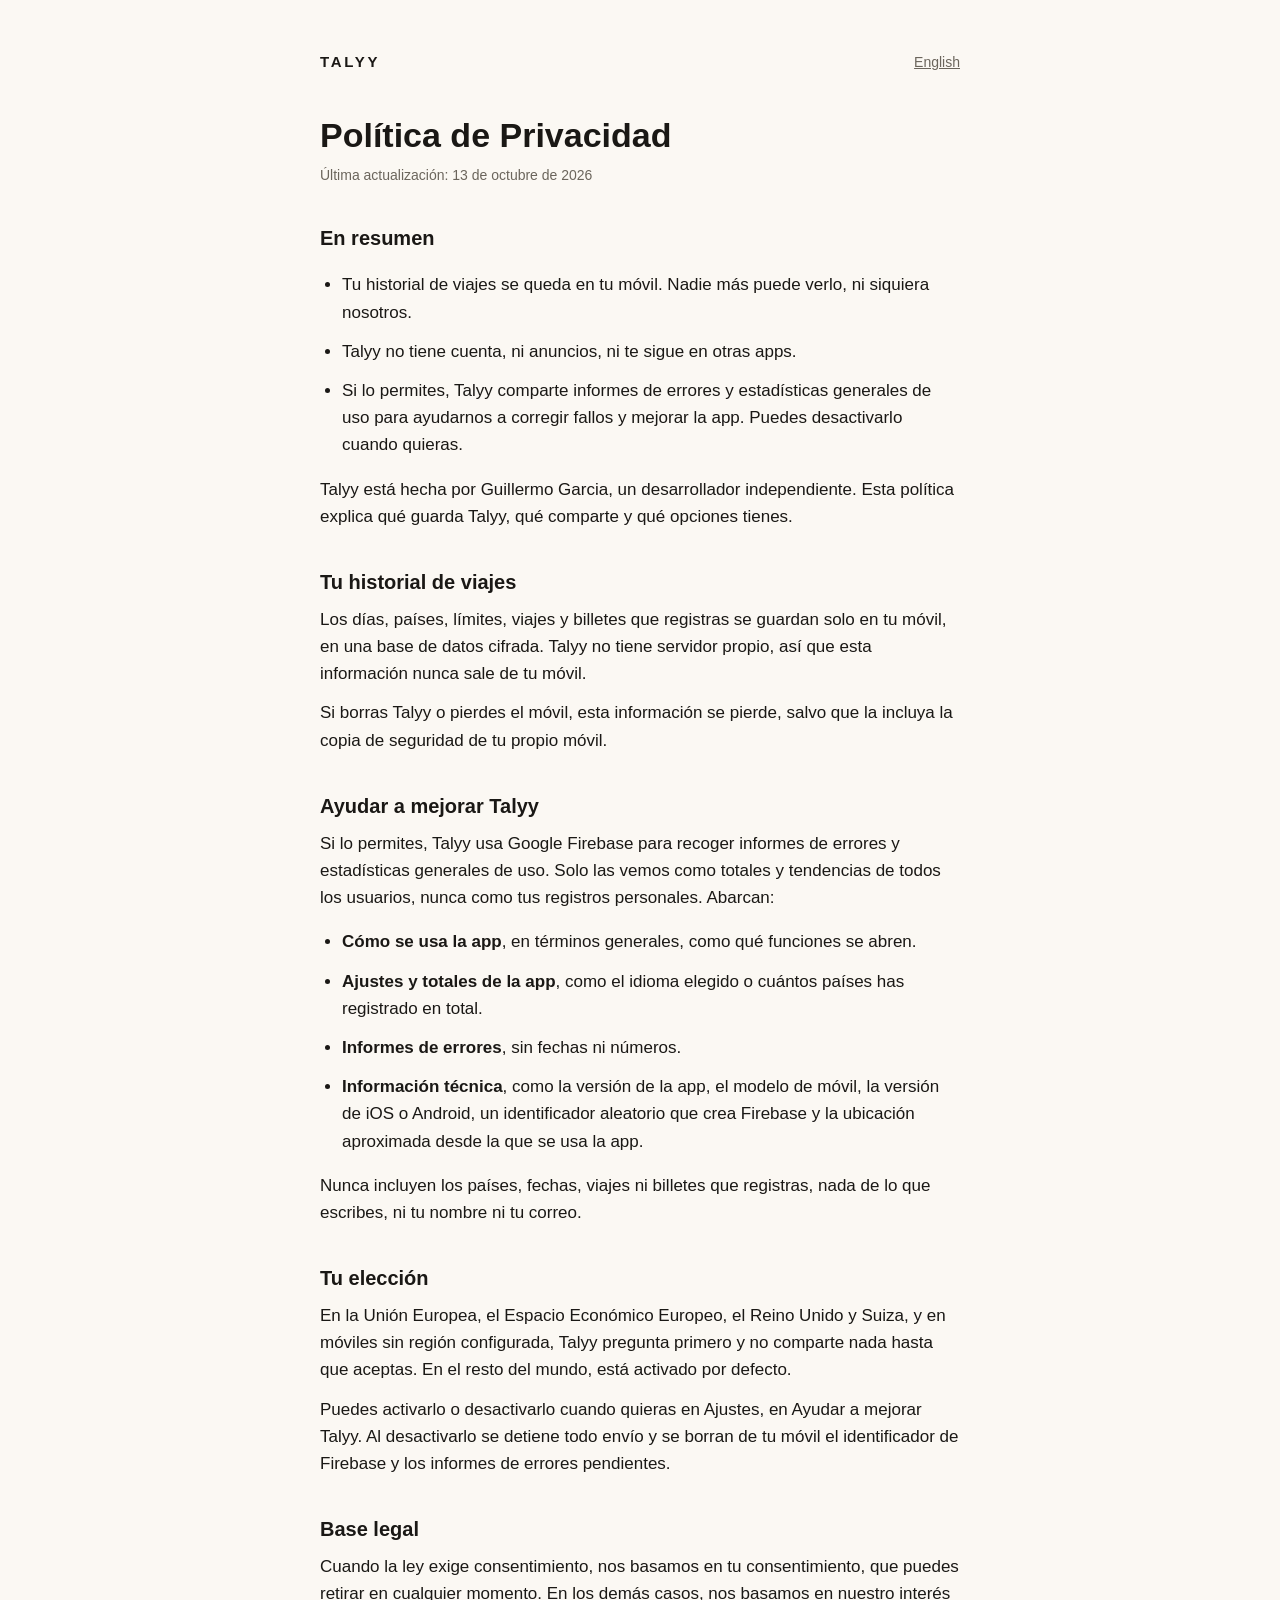
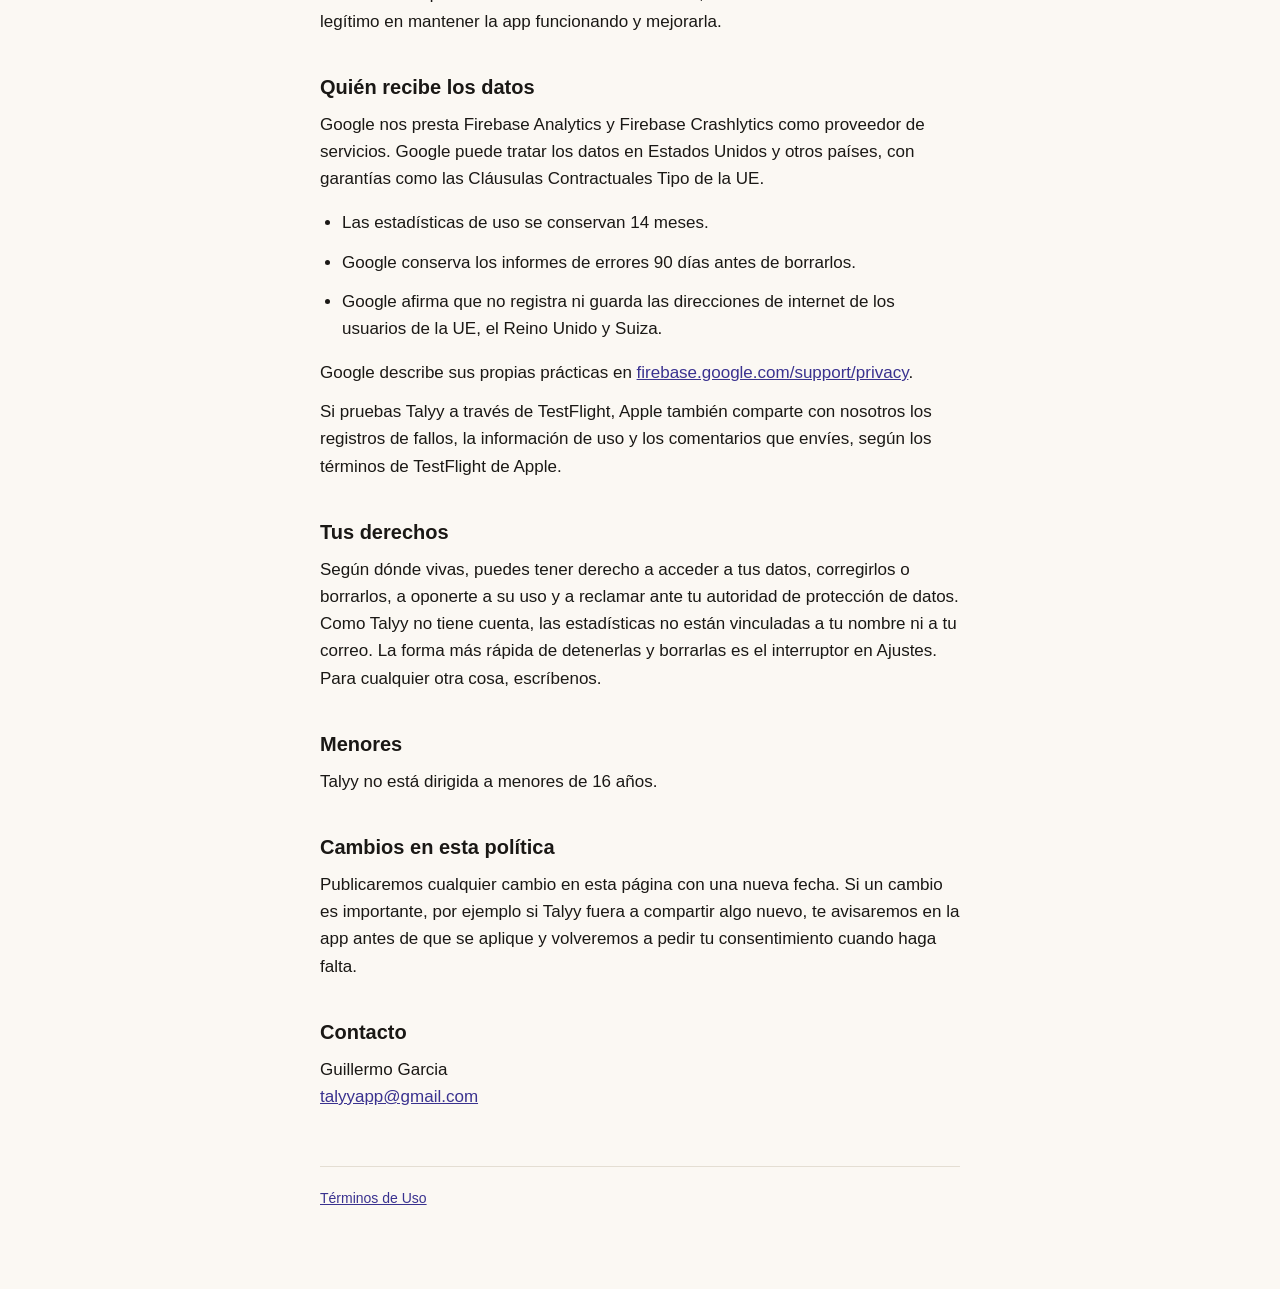
==== privacidad.html @ aff71772 "Add Talyy privacy policy and terms of use" ====
<!doctype html>
<html lang="es">
<head>
<meta charset="utf-8">
<meta name="viewport" content="width=device-width, initial-scale=1">
<title>Talyy Política de Privacidad</title>
<link rel="stylesheet" href="style.css">
</head>
<body>
<main>
<header><a class="brand" href="index.html">TALYY</a><span class="lang"><a href="privacy.html">English</a></span></header>
<h1>Política de Privacidad</h1>
<p class="updated">Última actualización: 13 de octubre de 2026</p>

<h2>En resumen</h2>
<ul>
<li>Tu historial de viajes se queda en tu móvil. Nadie más puede verlo, ni siquiera nosotros.</li>
<li>Talyy no tiene cuenta, ni anuncios, ni te sigue en otras apps.</li>
<li>Si lo permites, Talyy comparte informes de errores y estadísticas generales de uso para ayudarnos a corregir fallos y mejorar la app. Puedes desactivarlo cuando quieras.</li>
</ul>

<p>Talyy está hecha por Guillermo Garcia, un desarrollador independiente. Esta política explica qué guarda Talyy, qué comparte y qué opciones tienes.</p>

<h2>Tu historial de viajes</h2>
<p>Los días, países, límites, viajes y billetes que registras se guardan solo en tu móvil, en una base de datos cifrada. Talyy no tiene servidor propio, así que esta información nunca sale de tu móvil.</p>
<p>Si borras Talyy o pierdes el móvil, esta información se pierde, salvo que la incluya la copia de seguridad de tu propio móvil.</p>

<h2>Ayudar a mejorar Talyy</h2>
<p>Si lo permites, Talyy usa Google Firebase para recoger informes de errores y estadísticas generales de uso. Solo las vemos como totales y tendencias de todos los usuarios, nunca como tus registros personales. Abarcan:</p>
<ul>
<li><strong>Cómo se usa la app</strong>, en términos generales, como qué funciones se abren.</li>
<li><strong>Ajustes y totales de la app</strong>, como el idioma elegido o cuántos países has registrado en total.</li>
<li><strong>Informes de errores</strong>, sin fechas ni números.</li>
<li><strong>Información técnica</strong>, como la versión de la app, el modelo de móvil, la versión de iOS o Android, un identificador aleatorio que crea Firebase y la ubicación aproximada desde la que se usa la app.</li>
</ul>
<p>Nunca incluyen los países, fechas, viajes ni billetes que registras, nada de lo que escribes, ni tu nombre ni tu correo.</p>

<h2>Tu elección</h2>
<p>En la Unión Europea, el Espacio Económico Europeo, el Reino Unido y Suiza, y en móviles sin región configurada, Talyy pregunta primero y no comparte nada hasta que aceptas. En el resto del mundo, está activado por defecto.</p>
<p>Puedes activarlo o desactivarlo cuando quieras en Ajustes, en Ayudar a mejorar Talyy. Al desactivarlo se detiene todo envío y se borran de tu móvil el identificador de Firebase y los informes de errores pendientes.</p>

<h2>Base legal</h2>
<p>Cuando la ley exige consentimiento, nos basamos en tu consentimiento, que puedes retirar en cualquier momento. En los demás casos, nos basamos en nuestro interés legítimo en mantener la app funcionando y mejorarla.</p>

<h2>Quién recibe los datos</h2>
<p>Google nos presta Firebase Analytics y Firebase Crashlytics como proveedor de servicios. Google puede tratar los datos en Estados Unidos y otros países, con garantías como las Cláusulas Contractuales Tipo de la UE.</p>
<ul>
<li>Las estadísticas de uso se conservan 14 meses.</li>
<li>Google conserva los informes de errores 90 días antes de borrarlos.</li>
<li>Google afirma que no registra ni guarda las direcciones de internet de los usuarios de la UE, el Reino Unido y Suiza.</li>
</ul>
<p>Google describe sus propias prácticas en <a href="https://firebase.google.com/support/privacy">firebase.google.com/support/privacy</a>.</p>
<p>Si pruebas Talyy a través de TestFlight, Apple también comparte con nosotros los registros de fallos, la información de uso y los comentarios que envíes, según los términos de TestFlight de Apple.</p>

<h2>Tus derechos</h2>
<p>Según dónde vivas, puedes tener derecho a acceder a tus datos, corregirlos o borrarlos, a oponerte a su uso y a reclamar ante tu autoridad de protección de datos. Como Talyy no tiene cuenta, las estadísticas no están vinculadas a tu nombre ni a tu correo. La forma más rápida de detenerlas y borrarlas es el interruptor en Ajustes. Para cualquier otra cosa, escríbenos.</p>

<h2>Menores</h2>
<p>Talyy no está dirigida a menores de 16 años.</p>

<h2>Cambios en esta política</h2>
<p>Publicaremos cualquier cambio en esta página con una nueva fecha. Si un cambio es importante, por ejemplo si Talyy fuera a compartir algo nuevo, te avisaremos en la app antes de que se aplique y volveremos a pedir tu consentimiento cuando haga falta.</p>

<h2>Contacto</h2>
<p>Guillermo Garcia<br><a href="mailto:talyyapp@gmail.com">talyyapp@gmail.com</a></p>

<footer><a href="terminos.html">Términos de Uso</a></footer>
</main>
</body>
</html>
---- style.css ----
:root {
  --bg: #FBF8F3;
  --fg: #1A1815;
  --muted: #6B655C;
  --line: #E4DED3;
  --accent: #3A328F;
  color-scheme: light;
}
@media (prefers-color-scheme: dark) {
  :root { --bg: #17140F; --fg: #F2EDE4; --muted: #A39B8E; --line: #2E2A24; --accent: #AFA9EC; color-scheme: dark; }
}
* { box-sizing: border-box; }
body { margin: 0; background: var(--bg); color: var(--fg); font: 17px/1.6 -apple-system, BlinkMacSystemFont, "Segoe UI", Helvetica, Arial, sans-serif; }
main { max-width: 680px; margin: 0 auto; padding: 48px 20px 80px; }
header { display: flex; justify-content: space-between; align-items: center; gap: 16px; margin-bottom: 40px; }
.brand { font-weight: 700; letter-spacing: .18em; font-size: 15px; color: var(--fg); text-decoration: none; }
.lang a { color: var(--muted); font-size: 14px; }
h1 { font-size: 34px; line-height: 1.2; margin: 0 0 8px; }
.updated { color: var(--muted); font-size: 14px; margin: 0 0 32px; }
h2 { font-size: 20px; margin: 36px 0 8px; }
p, li { margin: 0 0 12px; }
ul { padding-left: 22px; }
a { color: var(--accent); }
.links { display: flex; flex-direction: column; gap: 12px; margin-top: 24px; }
footer { margin-top: 56px; padding-top: 20px; border-top: 1px solid var(--line); color: var(--muted); font-size: 14px; }
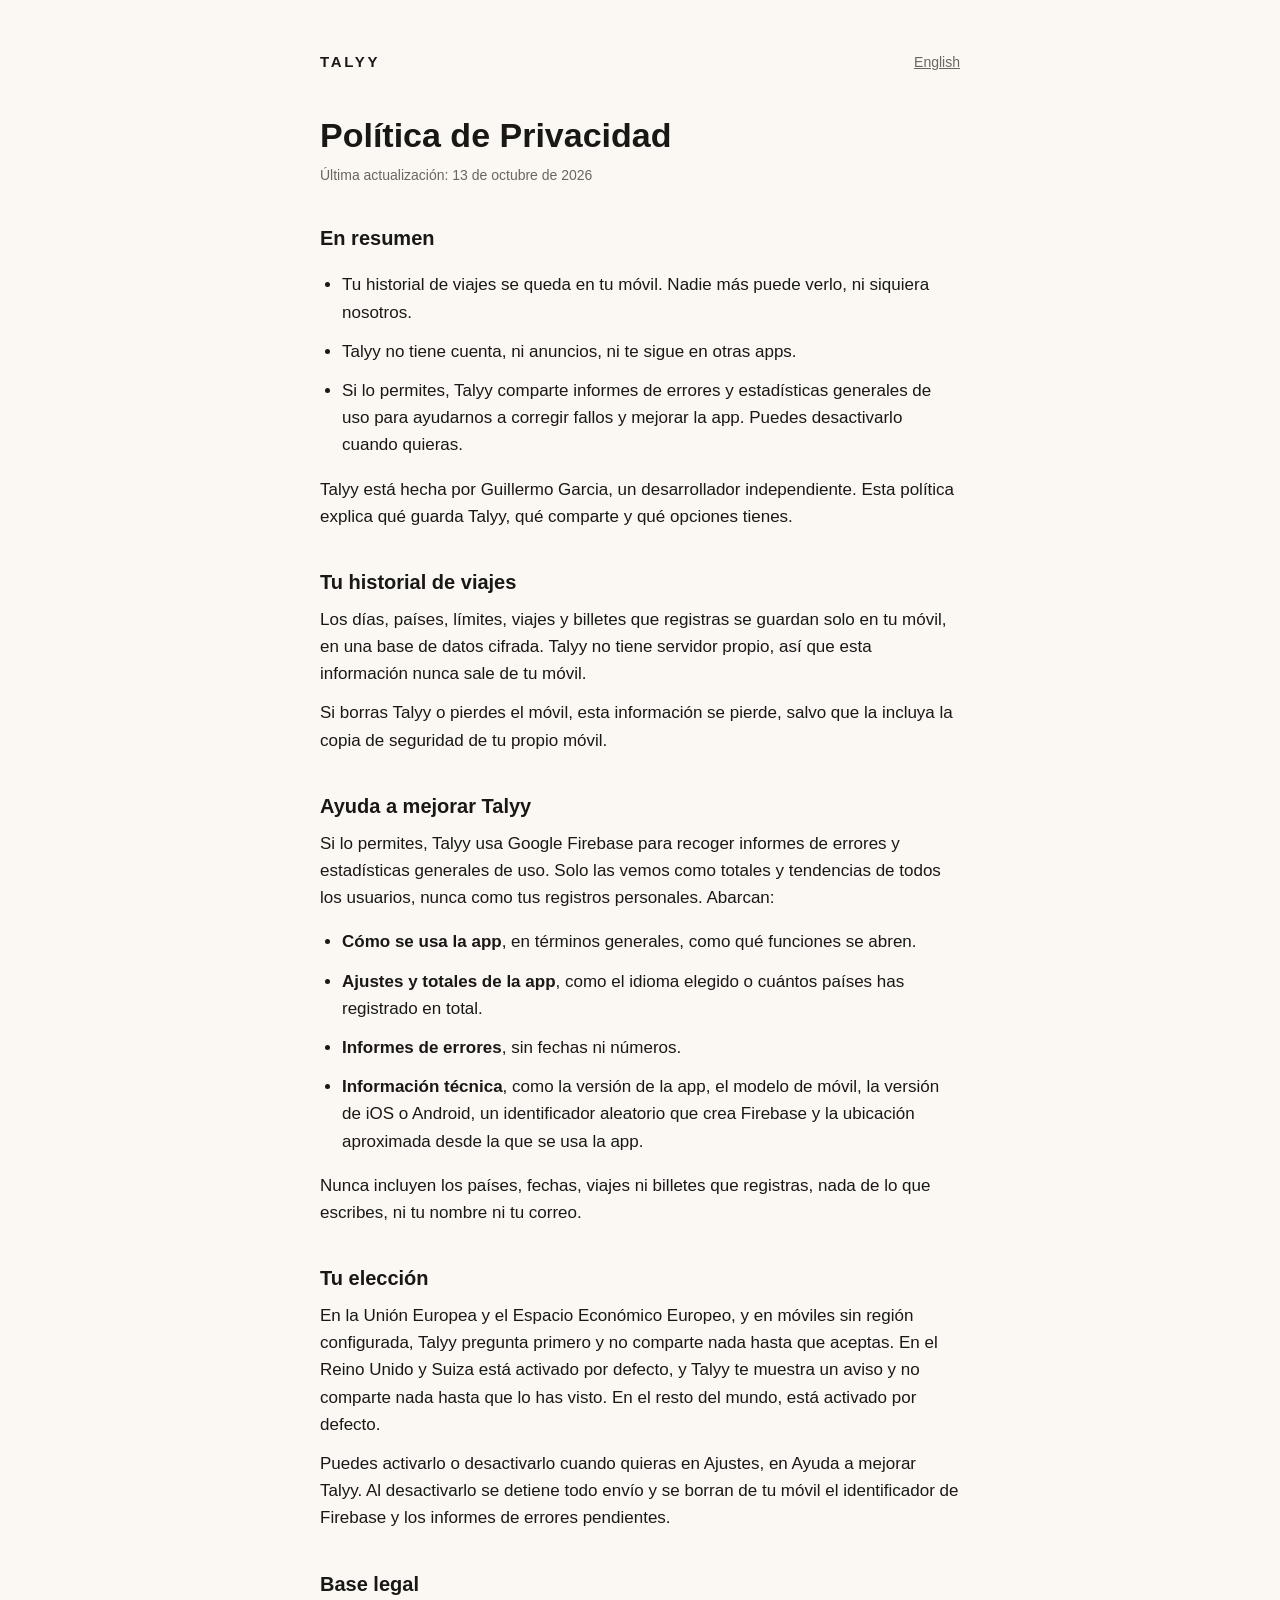
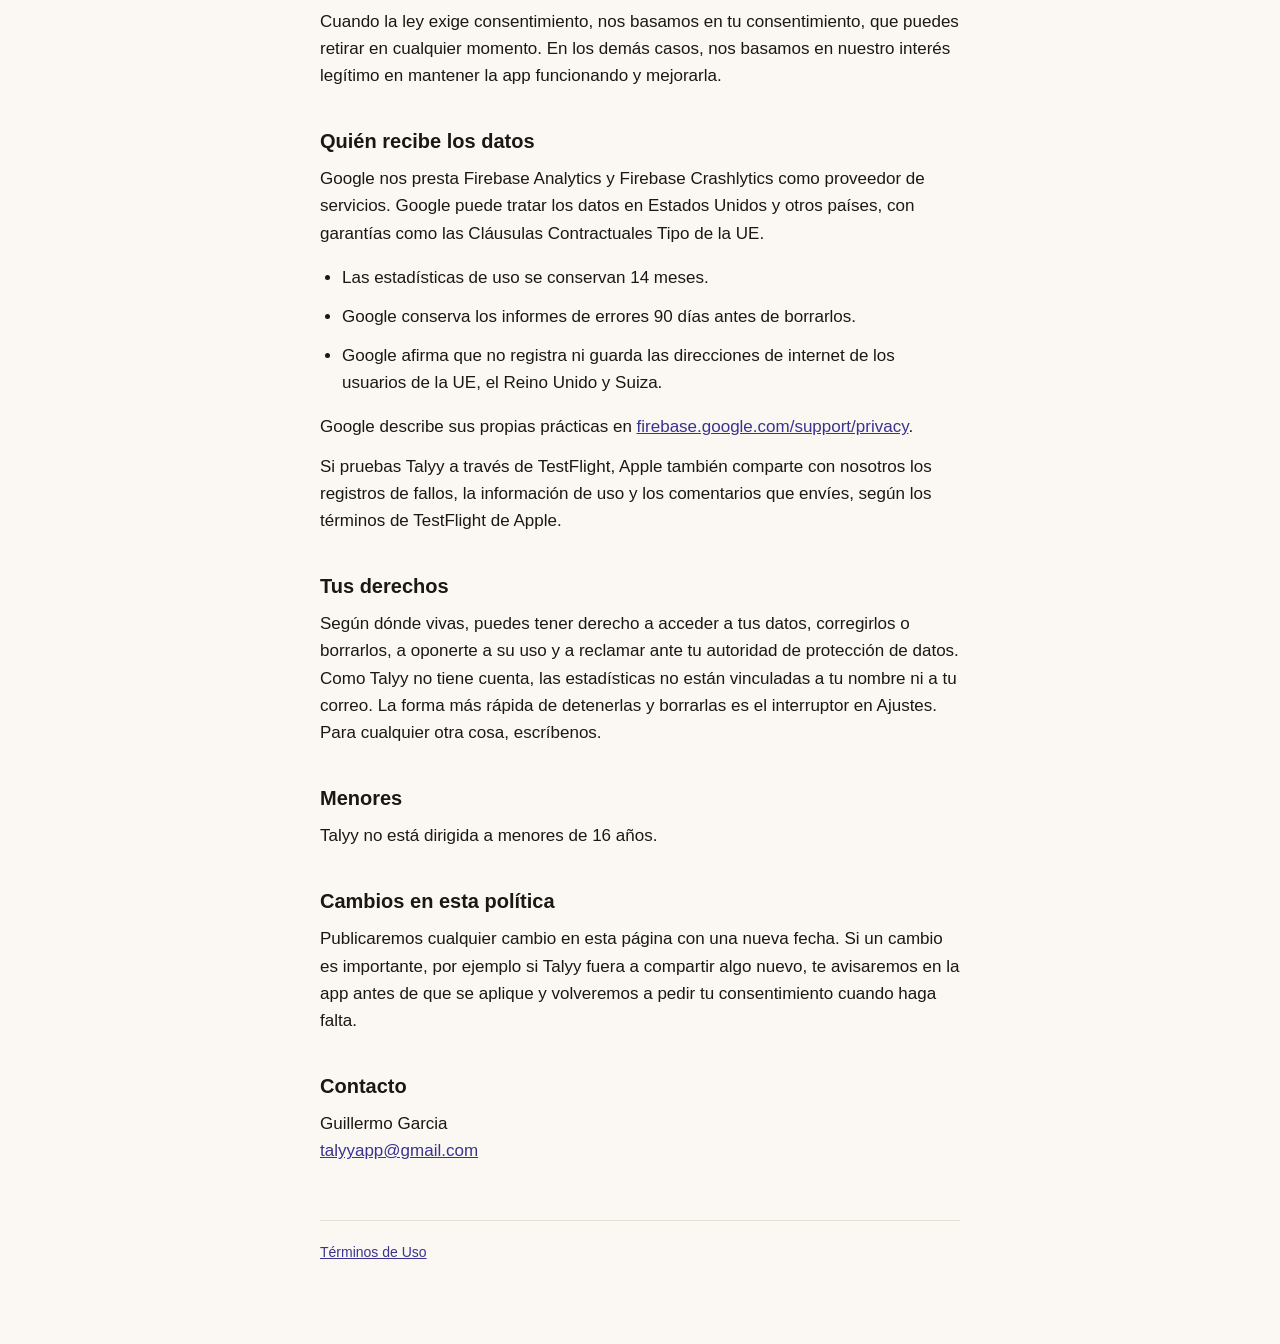
==== commit 5791a0c3: "Say the UK and Switzerland share by default after a notice, and use the Ayuda a mejorar Talyy name" ====
--- a/privacidad.html
+++ b/privacidad.html
@@ -25,7 +25,7 @@
 <p>Los días, países, límites, viajes y billetes que registras se guardan solo en tu móvil, en una base de datos cifrada. Talyy no tiene servidor propio, así que esta información nunca sale de tu móvil.</p>
 <p>Si borras Talyy o pierdes el móvil, esta información se pierde, salvo que la incluya la copia de seguridad de tu propio móvil.</p>
 
-<h2>Ayudar a mejorar Talyy</h2>
+<h2>Ayuda a mejorar Talyy</h2>
 <p>Si lo permites, Talyy usa Google Firebase para recoger informes de errores y estadísticas generales de uso. Solo las vemos como totales y tendencias de todos los usuarios, nunca como tus registros personales. Abarcan:</p>
 <ul>
 <li><strong>Cómo se usa la app</strong>, en términos generales, como qué funciones se abren.</li>
@@ -36,8 +36,8 @@
 <p>Nunca incluyen los países, fechas, viajes ni billetes que registras, nada de lo que escribes, ni tu nombre ni tu correo.</p>
 
 <h2>Tu elección</h2>
-<p>En la Unión Europea, el Espacio Económico Europeo, el Reino Unido y Suiza, y en móviles sin región configurada, Talyy pregunta primero y no comparte nada hasta que aceptas. En el resto del mundo, está activado por defecto.</p>
-<p>Puedes activarlo o desactivarlo cuando quieras en Ajustes, en Ayudar a mejorar Talyy. Al desactivarlo se detiene todo envío y se borran de tu móvil el identificador de Firebase y los informes de errores pendientes.</p>
+<p>En la Unión Europea y el Espacio Económico Europeo, y en móviles sin región configurada, Talyy pregunta primero y no comparte nada hasta que aceptas. En el Reino Unido y Suiza está activado por defecto, y Talyy te muestra un aviso y no comparte nada hasta que lo has visto. En el resto del mundo, está activado por defecto.</p>
+<p>Puedes activarlo o desactivarlo cuando quieras en Ajustes, en Ayuda a mejorar Talyy. Al desactivarlo se detiene todo envío y se borran de tu móvil el identificador de Firebase y los informes de errores pendientes.</p>
 
 <h2>Base legal</h2>
 <p>Cuando la ley exige consentimiento, nos basamos en tu consentimiento, que puedes retirar en cualquier momento. En los demás casos, nos basamos en nuestro interés legítimo en mantener la app funcionando y mejorarla.</p>
